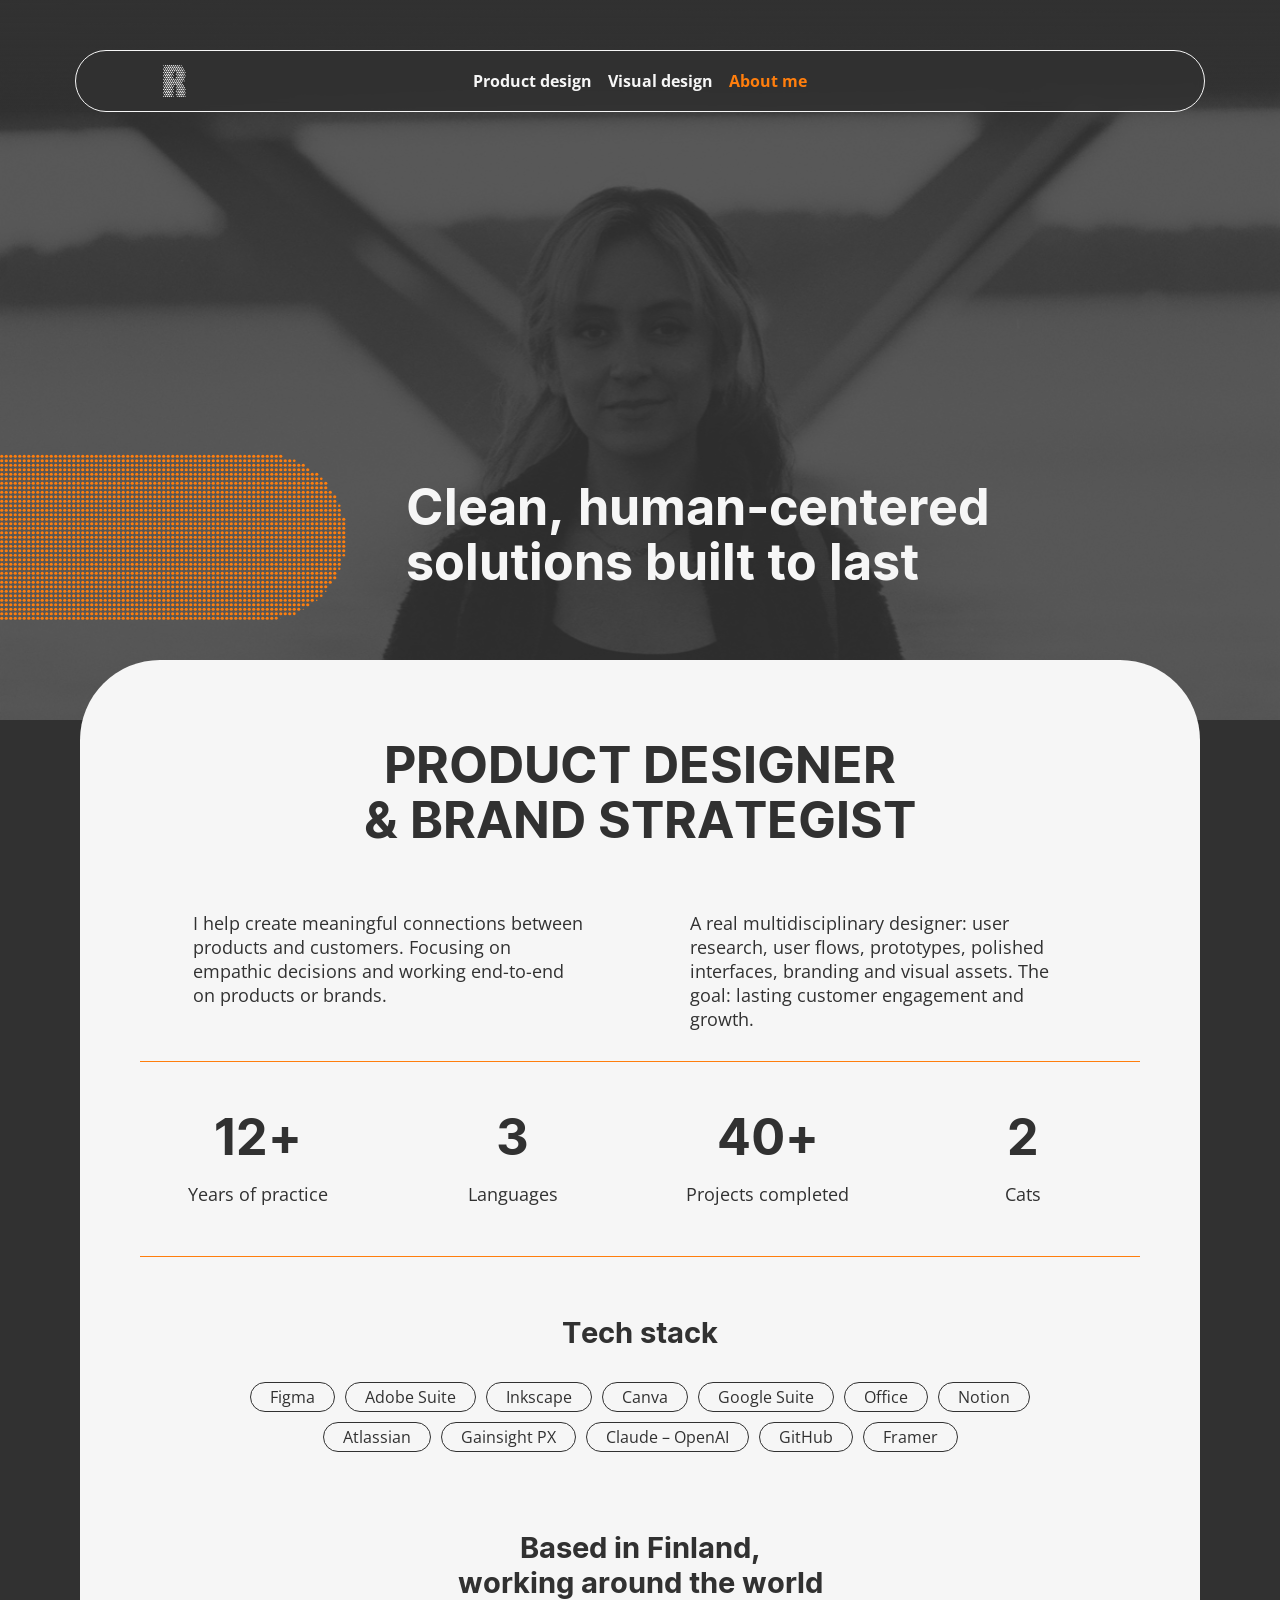
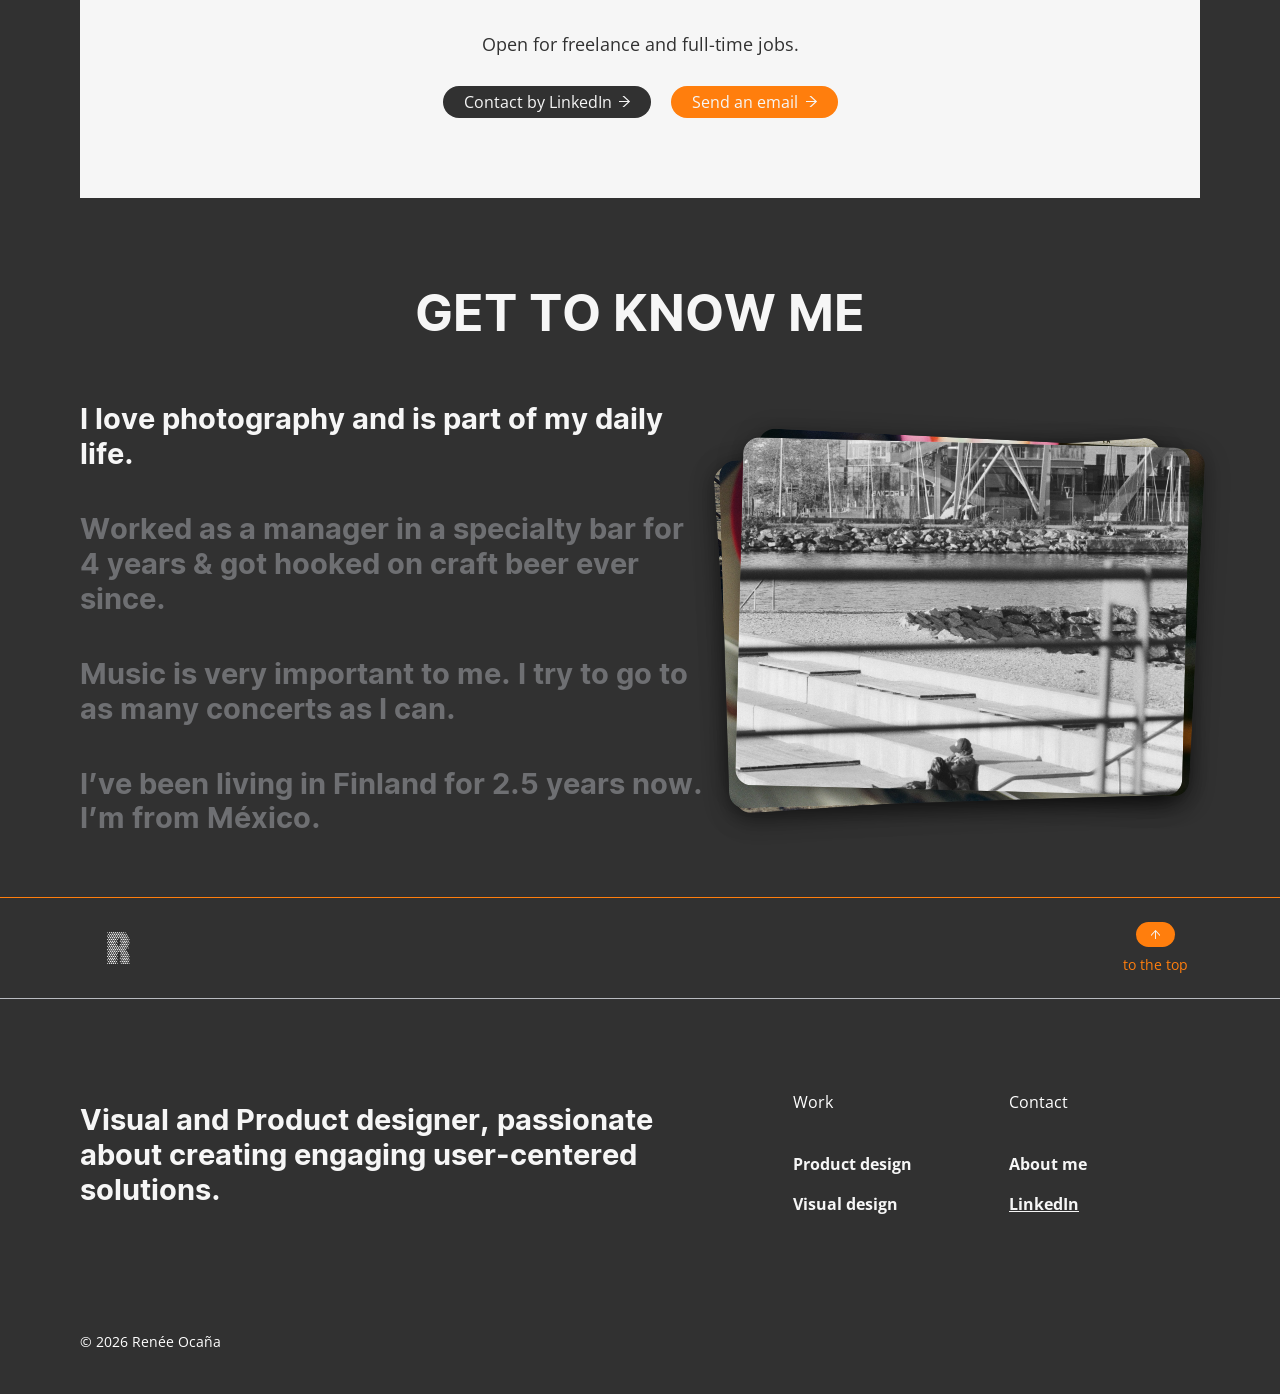
==== about.html @ 62da9dc4 "New web" ====
<!doctype html>
<html lang="en">
<head>
  <meta charset="utf-8">
  <meta name="viewport" content="width=device-width, initial-scale=1">
  <title>About me — Renée Ocaña</title>
  <meta name="description" content="Renée Ocaña — product designer and brand strategist based in Espoo, Finland. Open for freelance and full-time jobs.">
  <meta property="og:title" content="About me — Renée Ocaña">
  <meta property="og:description" content="Designer by trade, empath by nature.">
  <meta name="theme-color" content="#313131">
  <link rel="icon" href="assets/logos/renee-r.svg" type="image/svg+xml">
  <link rel="preconnect" href="https://fonts.googleapis.com">
  <link rel="preconnect" href="https://fonts.gstatic.com" crossorigin>
  <link href="https://fonts.googleapis.com/css2?family=Konkhmer+Sleokchher&family=Open+Sans:wght@400;600;700&display=swap" rel="stylesheet">
  <link rel="stylesheet" href="assets/css/tokens.css">
  <link rel="stylesheet" href="assets/css/base.css">
  <link rel="stylesheet" href="assets/css/components.css">
  <link rel="stylesheet" href="assets/css/pages.css">
  <script src="assets/js/components.js" defer></script>
</head>
<body>
  <site-nav current="about"></site-nav>

  <main id="main">
    <section class="about-hero">
      <img class="about-hero__bg" src="assets/img/about-hero.jpg" alt="">
      <div class="about-hero__inner">
        <dot-shader class="about-hero__pill" shape="pill" spacing="4.5" color="#ff7e0d" hot="#313131" aria-hidden="true"></dot-shader>
        <h1 class="h2 about-hero__title">Clean, human-centered solutions built to last</h1>
      </div>
    </section>

    <div class="container">
      <section class="profile" aria-labelledby="profile-title">
        <div class="profile__head reveal">
          <h2 class="h2 uppercase" id="profile-title">Product designer<br>&amp; brand strategist</h2>
          <div class="profile__cols body">
            <p>I help create meaningful connections between products and customers. Focusing on empathic decisions and working end-to-end on products or brands.</p>
            <p>A real multidisciplinary designer: user research, user flows, prototypes, polished interfaces, branding and visual assets. The goal: lasting customer engagement and growth.</p>
          </div>
        </div>

        <dl class="kpis reveal">
          <div><dt>Years of practice</dt><dd>12+</dd></div>
          <div><dt>Languages</dt><dd>3</dd></div>
          <div><dt>Projects completed</dt><dd>40+</dd></div>
          <div><dt>Cats</dt><dd>2</dd></div>
        </dl>

        <div class="stack reveal">
          <h2 class="h3">Tech stack</h2>
          <pill-list variant="outline" tags="Figma, Adobe Suite, Inkscape, Canva, Google Suite, Office, Notion, Atlassian, Gainsight PX, Claude – OpenAI, GitHub, Framer"></pill-list>
        </div>

        <div class="contact reveal">
          <h2 class="h3">Based in Finland,<br>working around the world</h2>
          <p class="body">Open for freelance and full-time jobs.</p>
          <div class="contact__cta">
            <a class="btn btn--dark" href="https://www.linkedin.com/in/renee-ocana/" target="_blank" rel="noopener">Contact by LinkedIn <img class="btn__icon" src="assets/icons/arrow-right.svg" alt=""></a>
            <a class="btn btn--orange" href="mailto:renee.oflo@proton.me">Send an email <img class="btn__icon" src="assets/icons/arrow-right.svg" alt=""></a>
          </div>
        </div>
      </section>
    </div>

    <section class="life container" aria-labelledby="life-title">
      <h2 class="h2 uppercase reveal" id="life-title">Get to know me</h2>
      <life-stack>
        <life-moment image="assets/img/life-photography.jpg" alt="Black-and-white photo of a person sitting on waterfront steps in front of city buildings">I love photography and is part of my daily life.</life-moment>
        <life-moment image="assets/img/life-beer.jpg" alt="Two glasses of craft beer on a bar table under neon lights">Worked as a manager in a specialty bar for 4 years &amp; got hooked on craft beer ever since.</life-moment>
        <life-moment image="assets/img/life-music.jpg" alt="A red vinyl record spinning on a turntable">Music is very important to me. I try to go to as many concerts as I can.</life-moment>
        <life-moment image="assets/img/life-finland.jpg" alt="Ladder leading into an ice-swimming hole on a frozen Finnish lake">I’ve been living in Finland for 2.5 years now. I’m from México.</life-moment>
      </life-stack>
    </section>
  </main>

  <site-footer></site-footer>
</body>
</html>
---- assets/css/tokens.css ----
/* ==========================================================================
   Design tokens — Renée Ocaña Portfolio 2026
   The single source of truth for colour, type, spacing, radius, shadow and
   motion. Values come from the Figma file's styles (Black, Gray, BG White,
   Accent Orange, Accent Green, H1–H4, Body, Captions, Button pills) and its
   auto-layout gaps. Components only use the *semantic* tokens below the
   primitives, so a theme change happens here and nowhere else.
   See styleguide.html for a visual reference.
   ========================================================================== */

:root {
  /* ---------- Colour primitives (Figma: Black, Gray, BG White, Accent) ---------- */
  --color-black: #313131;
  --color-ink: #1e1e1e;
  --color-gray: #b9bbc1;
  --color-white: #f6f6f6;
  --color-pure-white: #ffffff;
  --color-orange: #ff7e0d;
  --color-orange-dark: #ec6f00;
  --color-green: #709049;

  /* ---------- Colour: semantic ---------- */
  --surface-page: var(--color-black);
  --surface-card: var(--color-white);
  --surface-card-dark: var(--color-black);
  --surface-nav: rgba(49, 49, 49, 0.8);
  --surface-menu: rgba(49, 49, 49, 0.96);
  --surface-pill: rgba(185, 187, 193, 0.8);

  --text-primary: var(--color-white);
  --text-muted: var(--color-gray);
  --text-on-light: var(--color-black);
  --text-accent: var(--color-orange);

  --border-strong: var(--color-white);
  --border-subtle: var(--color-gray);
  --border-accent: var(--color-orange);
  --border-on-light: var(--color-black);

  --action-primary: var(--color-orange);
  --action-primary-hover: var(--color-orange-dark);
  --action-dark: var(--color-black);
  --action-dark-hover: var(--color-ink);
  --focus-ring: var(--color-orange);

  /* ---------- Typography ---------- */
  --font-display: "Konkhmer Sleokchher", "Inter", system-ui, sans-serif;
  --font-body: "Open Sans", system-ui, -apple-system, "Segoe UI", sans-serif;

  --weight-regular: 400;
  --weight-semibold: 600;
  --weight-bold: 700;

  /* display scale: Figma size at 1440px, scaled down fluidly */
  --text-h1: clamp(44px, 5.6vw, 80px);   /* Figma H1 80/88 */
  --text-h2: clamp(30px, 3.9vw, 56px);   /* Figma H2 56/62 */
  --text-h3: clamp(22px, 2.3vw, 32px);   /* Figma H3 32/38 */
  --text-h4: clamp(16px, 1.4vw, 20px);   /* Figma H4 20/24 */
  --leading-h1: 1.1;
  --leading-h2: 1.107;
  --leading-h3: 1.1875;
  --leading-h4: 1.2;
  --tracking-h4: -0.02em;

  --text-lead: clamp(22px, 2.5vw, 36px); /* home intro, Open Sans 36 */
  --text-body: 18px;                     /* Figma Body 18/24 */
  --leading-body: 24px;
  --text-small: 16px;                    /* Figma Body small / buttons / nav */
  --text-caption: 14px;                  /* Figma Captions body */
  --leading-caption: 1.35;
  --text-pill: 11px;                     /* Figma Button pills */
  --text-mobile-title: 20px;             /* fixed 20px titles on mobile (Figma mobile H4) */
  --tracking-pill: 0.02em;

  /* ---------- Spacing (Figma auto-layout gaps) ---------- */
  --space-1: 5px;
  --space-2: 8px;
  --space-3: 10px;
  --space-4: 15px;
  --space-5: 20px;
  --space-6: 30px;
  --space-7: 40px;
  --space-8: 60px;
  --space-9: 80px;
  --space-10: 100px;

  /* ---------- Layout ---------- */
  --content-max: 1280px;
  --page-pad: var(--space-9);
  --nav-top: 50px;
  --nav-height: 62px;
  --nav-max: 1290px;

  /* ---------- Radius ---------- */
  --radius-pill: 50px;
  --radius-card: 25px;
  --radius-media: 17px;
  --radius-panel: 80px;
  --radius-round: 100px;

  /* ---------- Elevation ---------- */
  --shadow-card: 0 4px 24px rgba(0, 0, 0, 0.25);
  --shadow-media: 0 4px 12px rgba(0, 0, 0, 0.25);
  --shadow-photo: 0 6px 24px rgba(0, 0, 0, 0.35);

  /* ---------- Motion ---------- */
  --ease-out: cubic-bezier(0.22, 1, 0.36, 1);
  --duration-fast: 0.2s;
  --duration-base: 0.35s;
  --duration-slow: 0.6s;
}

/* Breakpoints (CSS variables can't be used in media queries — keep in sync):
   tablet  ≤ 1100px
   mobile  ≤ 760px */

@media (max-width: 1100px) {
  :root { --page-pad: var(--space-7); }
}

@media (max-width: 760px) {
  :root {
    --page-pad: 16px;
    --nav-top: var(--space-5);
    --nav-height: 52px;
    --radius-panel: 40px;
  }
}
---- assets/css/base.css ----
/* ==========================================================================
   Base — reset, typography utilities and layout helpers.
   Uses tokens from tokens.css only.
   ========================================================================== */

*,
*::before,
*::after { box-sizing: border-box; }

html { scroll-behavior: smooth; }

body {
  margin: 0;
  background: var(--surface-page);
  color: var(--text-primary);
  font-family: var(--font-body);
  font-size: var(--text-body);
  line-height: var(--leading-body);
  -webkit-font-smoothing: antialiased;
  overflow-x: hidden;
}

img { display: block; max-width: 100%; }
a { color: inherit; }
p { margin: 0; }
h1, h2, h3, h4 { margin: 0; font-weight: var(--weight-regular); }

:focus-visible { outline: 2px solid var(--focus-ring); outline-offset: 3px; }

/* Custom elements are blocks; hide them until components.js has rendered
   them so there is no flash of unstyled content. */
site-nav, site-footer, case-card, case-slider, project-card,
pill-list, logo-marquee, life-stack, dot-shader { display: block; }
:not(:defined):is(site-nav, site-footer, case-card, case-slider, project-card, logo-marquee, life-stack) { visibility: hidden; }

/* ---------- Type utilities ---------- */

.h1 { font-family: var(--font-display); font-size: var(--text-h1); line-height: var(--leading-h1); }
.h2 { font-family: var(--font-display); font-size: var(--text-h2); line-height: var(--leading-h2); }
.h3 { font-family: var(--font-display); font-size: var(--text-h3); line-height: var(--leading-h3); }
.h4 { font-family: var(--font-display); font-size: var(--text-h4); line-height: var(--leading-h4); letter-spacing: var(--tracking-h4); }
.lead { font-size: var(--text-lead); line-height: 1.36; font-weight: var(--weight-semibold); }
.lead strong { font-weight: var(--weight-bold); }
.body { font-size: var(--text-body); line-height: var(--leading-body); }
.body p + p { margin-top: var(--leading-body); }
.caption { font-size: var(--text-caption); line-height: var(--leading-caption); }
.uppercase { text-transform: uppercase; }
.muted { color: var(--text-muted); }
.accent { color: var(--text-accent); }

/* ---------- Layout ---------- */

.container {
  width: 100%;
  max-width: calc(var(--content-max) + var(--page-pad) * 2);
  margin: 0 auto;
  padding-inline: var(--page-pad);
}

.section-title { display: grid; justify-items: center; gap: var(--space-5); text-align: center; padding-inline: var(--page-pad); }
.section-title .h2 { text-transform: uppercase; }

.visually-hidden {
  position: absolute !important;
  width: 1px; height: 1px;
  margin: -1px; padding: 0;
  overflow: hidden;
  clip: rect(0 0 0 0);
  white-space: nowrap;
  border: 0;
}

.skip-link {
  position: absolute;
  left: 16px;
  top: -60px;
  z-index: 100;
  padding: var(--space-2) 16px;
  border-radius: var(--radius-pill);
  background: var(--action-primary);
  color: var(--text-on-light);
  font-weight: var(--weight-bold);
  text-decoration: none;
}
.skip-link:focus { top: 16px; }

/* ---------- Reveal on scroll (add class="reveal") ---------- */

.reveal { opacity: 0; transform: translateY(24px); transition: opacity 0.7s var(--ease-out), transform 0.7s var(--ease-out); }
.reveal.is-visible { opacity: 1; transform: none; }

@media (max-width: 760px) {
  body { font-size: var(--text-small); line-height: 1.4; }
}

@media (prefers-reduced-motion: reduce) {
  html { scroll-behavior: auto; }
  *, *::before, *::after { transition-duration: 0.01ms !important; animation-duration: 0.01ms !important; }
  .reveal { opacity: 1; transform: none; }
}
---- assets/css/components.css ----
/* ==========================================================================
   Components — one block per component, in the same order as styleguide.html.
   Markup for the custom elements is rendered by assets/js/components.js.
   ========================================================================== */

/* ---------- Logo (R mark) ---------- */

.logo-r {
  flex: none;
  display: block;
  width: 36px;
  height: 36px;
  background: var(--text-primary);
  -webkit-mask: url("../logos/renee-r.svg") center / contain no-repeat;
  mask: url("../logos/renee-r.svg") center / contain no-repeat;
  transition: background-color var(--duration-fast) ease;
}
.logo-r:hover { background: var(--text-accent); }

/* ---------- Button ----------
   .btn + one of: .btn--dark | .btn--orange | .btn--outline
   Optional arrow: <img class="btn__icon" src="assets/icons/arrow-right.svg" alt=""> */

.btn {
  display: inline-flex;
  align-items: center;
  gap: 7.5px;
  padding: 7px var(--space-5);
  border: 1px solid transparent;
  border-radius: var(--radius-pill);
  font-family: var(--font-body);
  font-size: var(--text-small);
  line-height: 1;
  text-decoration: none;
  cursor: pointer;
  transition: background-color var(--duration-fast) ease, color var(--duration-fast) ease, border-color var(--duration-fast) ease;
}
.btn__icon { width: 11px; height: 11px; transition: transform var(--duration-fast) ease; }
.btn:hover .btn__icon { transform: translateX(3px); }
.btn--dark { background: var(--action-dark); color: var(--text-primary); }
.btn--dark:hover { background: var(--action-dark-hover); }
.btn--orange { background: var(--action-primary); color: var(--text-primary); }
.btn--orange:hover { background: var(--action-primary-hover); }
.btn--outline { background: var(--surface-card); color: var(--text-on-light); border-color: var(--border-on-light); }
.btn--small { padding: 5px var(--space-4); font-size: var(--text-caption); }

/* ---------- Round button (slider arrows) ---------- */

.round-btn {
  display: grid;
  place-items: center;
  width: 43px;
  height: 42px;
  padding: 0;
  border: 0;
  border-radius: var(--radius-round);
  background: rgba(255, 126, 13, 0.9);
  cursor: pointer;
  transition: background-color var(--duration-fast) ease, transform var(--duration-fast) ease;
}
.round-btn img { width: 14px; height: 14px; }
.round-btn:hover { background: var(--action-primary); transform: scale(1.06); }
.round-btn--prev img { transform: rotate(180deg); }

/* ---------- Pill & <pill-list> ---------- */

.pills { display: flex; flex-wrap: wrap; gap: var(--space-1); list-style: none; margin: 0; padding: 0; }
.pill {
  display: inline-flex;
  align-items: center;
  padding: var(--space-1) var(--space-4);
  border-radius: var(--radius-pill);
  background: var(--surface-pill);
  color: var(--text-on-light);
  font-size: var(--text-pill);
  font-weight: var(--weight-bold);
  line-height: 1;
  letter-spacing: var(--tracking-pill);
  text-transform: uppercase;
  white-space: nowrap;
}
/* variant="outline" — tech stack chips */
pill-list[variant="outline"] .pills { justify-content: center; gap: var(--space-3); }
pill-list[variant="outline"] .pill {
  padding: 6px 19px;
  border: 1px solid var(--border-on-light);
  background: var(--surface-card);
  font-size: var(--text-small);
  font-weight: var(--weight-regular);
  letter-spacing: 0;
  text-transform: none;
}

/* ---------- <site-nav> ---------- */

.top-fade {
  position: fixed;
  inset: 0 0 auto 0;
  height: 112px;
  z-index: 40;
  pointer-events: none;
  background: linear-gradient(180deg, var(--surface-page) 0%, rgba(49, 49, 49, 0.85) 45%, rgba(49, 49, 49, 0) 100%);
}

.nav {
  position: fixed;
  top: var(--nav-top);
  left: 50%;
  z-index: 50;
  transform: translateX(-50%);
  width: calc(100% - 150px);
  max-width: var(--nav-max);
  height: var(--nav-height);
  display: flex;
  align-items: center;
  gap: var(--space-6);
  padding: 12px var(--space-9);
  border: 1px solid var(--border-strong);
  border-radius: var(--radius-pill);
  background: var(--surface-nav);
  backdrop-filter: blur(5px);
  -webkit-backdrop-filter: blur(5px);
}

.nav__menu {
  flex: 1;
  display: flex;
  justify-content: center;
  margin-right: 66px; /* keeps the menu centred against the logo */
}

.nav-link {
  display: inline-block;
  padding: var(--space-2);
  font-size: var(--text-small);
  font-weight: var(--weight-bold);
  line-height: 1;
  color: var(--text-primary);
  text-decoration: none;
  white-space: nowrap;
  transition: color var(--duration-fast) ease;
}
.nav-link:hover,
.nav-link[aria-current="page"] { color: var(--text-accent); }

.nav__toggle {
  display: none;
  position: relative;
  margin-left: auto;
  width: 40px;
  height: 40px;
  padding: 0;
  border: 0;
  background: none;
  cursor: pointer;
}
.nav__toggle span {
  position: absolute;
  left: var(--space-2);
  right: var(--space-2);
  height: 4px;
  border-radius: 4px;
  background: var(--text-primary);
  transition: transform 0.3s var(--ease-out), top 0.3s var(--ease-out);
}
.nav__toggle span:first-child { top: 13px; }
.nav__toggle span:last-child { top: 23px; }
.nav.is-open .nav__toggle span:first-child { top: 18px; transform: rotate(45deg); }
.nav.is-open .nav__toggle span:last-child { top: 18px; transform: rotate(-45deg); }

/* ---------- <site-footer> ---------- */

.footer { border-top: 1px solid var(--border-accent); background: var(--surface-page); }
.footer__bar {
  display: flex;
  align-items: center;
  justify-content: space-between;
  padding: var(--space-3) var(--page-pad);
  border-bottom: 1px solid var(--border-subtle);
}
.footer__bar .logo-r { margin: var(--space-4) var(--space-5); }

.to-top {
  display: grid;
  justify-items: center;
  gap: var(--space-2);
  width: 89px;
  padding: 14px 0;
  border: 0;
  background: none;
  color: var(--text-accent);
  font-family: var(--font-body);
  font-size: var(--text-caption);
  cursor: pointer;
}
.to-top__icon {
  display: grid;
  place-items: center;
  width: 39px;
  height: 25px;
  border-radius: 40px;
  background: var(--action-primary);
  transition: transform var(--duration-fast) ease;
}
.to-top__icon img { width: 9px; height: 9px; transform: rotate(-90deg); }
.to-top:hover .to-top__icon { transform: translateY(-3px); }

.footer__main {
  display: grid;
  grid-template-columns: minmax(0, 630px) 1fr;
  gap: var(--space-7);
  max-width: calc(var(--content-max) + var(--page-pad) * 2);
  margin: 0 auto;
  padding: 92px var(--page-pad) 0;
}
.footer__tagline { font-family: var(--font-display); font-size: var(--text-h3); line-height: var(--leading-h3); padding-right: var(--space-5); margin-top: 13px; }
.footer__cols { display: flex; justify-content: flex-end; gap: var(--space-5); }
.footer__col { width: 196px; display: grid; gap: var(--space-6); align-content: start; }
.footer__col h2 { padding: 0 var(--space-1) var(--space-1); font-family: var(--font-body); font-size: var(--text-small); line-height: 22px; color: var(--color-pure-white); }
.footer__col ul { list-style: none; margin: 0; padding: 0; display: grid; gap: var(--space-2); }
.footer__col a {
  display: inline-block;
  padding: var(--space-2) var(--space-1);
  font-size: var(--text-small);
  font-weight: var(--weight-bold);
  line-height: 1;
  color: var(--text-primary);
  text-decoration: none;
  transition: color var(--duration-fast) ease;
}
.footer__col a[target="_blank"] { text-decoration: underline; }
.footer__col a:hover { color: var(--text-accent); }
.footer__copy { max-width: calc(var(--content-max) + var(--page-pad) * 2); margin: 0 auto; padding: 110px var(--page-pad) var(--space-7); font-size: var(--text-caption); color: var(--color-pure-white); }

/* ---------- <case-card> ----------
   layout="reverse" puts the image on the right, layout="secondary" is the
   compact dark card. */

.case {
  display: flex;
  gap: var(--space-5);
  height: 100%;
  min-height: 480px;
  padding: var(--space-6);
  border-radius: var(--radius-card);
  background: var(--surface-card);
  color: var(--text-on-light);
  transition: box-shadow var(--duration-base) var(--ease-out);
}
.case:hover { box-shadow: var(--shadow-card); }

.case__media {
  flex: 0 0 calc(50% - var(--space-5) / 2);
  max-height: 420px;
  border-radius: var(--radius-media);
  overflow: hidden;
  transition: box-shadow var(--duration-base) var(--ease-out);
}
.case__media img { width: 100%; height: 100%; object-fit: cover; transition: transform var(--duration-slow) var(--ease-out); }
.case:hover .case__media { box-shadow: var(--shadow-media); }
.case:hover .case__media img { transform: scale(1.04); }

.case__body { flex: 1; display: flex; flex-direction: column; gap: var(--space-3); min-width: 0; }
.case__details { font-size: var(--text-caption); line-height: var(--leading-caption); }
.case__title { font-family: var(--font-display); font-size: var(--text-h2); line-height: var(--leading-h2); margin-top: var(--space-5); }
.case__text { font-size: var(--text-body); line-height: var(--leading-body); }
.case__text strong { font-weight: var(--weight-bold); }

case-card[layout="reverse"] .case { flex-direction: row-reverse; }

case-card[layout="secondary"] .case { min-height: 0; background: var(--surface-card-dark); color: var(--text-primary); }
case-card[layout="secondary"] .case__media { flex-basis: 372px; max-height: 226px; }
case-card[layout="secondary"] .case__title { font-size: var(--text-h3); line-height: var(--leading-h3); margin-top: var(--space-3); }
case-card[layout="secondary"] .case__text { font-size: var(--text-small); line-height: var(--leading-caption); }
case-card[layout="secondary"] .case:hover { box-shadow: 0 0 0 1px var(--border-accent), var(--shadow-card); }

/* ---------- <case-slider> ---------- */

case-slider { display: block; --slider-edge: max(81px, calc((100vw - 1278px) / 2)); }
.slider__stage { position: relative; }
.slider__viewport {
  overflow-x: auto;
  overflow-y: hidden;
  scrollbar-width: none;
  scroll-snap-type: x mandatory;
  scroll-padding-inline: var(--slider-edge);
  overscroll-behavior-x: contain;
  cursor: grab;
}
.slider__viewport::-webkit-scrollbar { display: none; }
.slider__viewport.is-dragging { cursor: grabbing; user-select: none; scroll-snap-type: none; }
.slider__track {
  display: flex;
  width: max-content;
  gap: var(--space-6);
  padding-inline: var(--slider-edge);
}
.slider__track > case-card { flex: 0 0 min(1278px, calc(100vw - 162px)); scroll-snap-align: center; transition: opacity 0.4s ease; }
.slider__track > case-card:not(.is-active) { opacity: 0.55; cursor: pointer; }

.slider__arrows {
  position: absolute;
  z-index: 2;
  top: 50%;
  right: max(8px, calc(var(--slider-edge) - 60px));
  left: max(8px, calc(var(--slider-edge) - 60px));
  display: flex;
  justify-content: space-between;
  transform: translateY(-50%);
  pointer-events: none;
}
.slider__arrows .round-btn { pointer-events: auto; }

.slider__dots { display: flex; justify-content: center; gap: var(--space-2); margin-top: var(--space-5); }
.slider__dot {
  width: 20px;
  height: 20px;
  padding: 0;
  border: 0;
  border-radius: 20px;
  background: var(--text-primary);
  cursor: pointer;
  transition: width 0.3s var(--ease-out), background-color 0.3s ease;
}
.slider__dot[aria-current="true"] { width: 36px; background: var(--action-primary); }

/* ---------- <project-card> ---------- */

.project {
  display: flex;
  flex-direction: column;
  gap: var(--space-5);
  height: 528px;
  padding: var(--space-5);
  border-radius: var(--radius-card);
  background: var(--surface-card);
  color: var(--text-on-light);
  overflow: hidden;
}
.project__top { display: grid; gap: var(--space-5); }
.project__top .pills { padding-bottom: var(--space-3); border-bottom: 0.5px solid var(--border-accent); }
.project__name { font-family: var(--font-display); font-size: var(--text-h2); line-height: var(--leading-h2); }
.project__desc {
  max-height: 0;
  margin-top: calc(var(--space-5) * -1);
  opacity: 0;
  overflow: hidden;
  font-size: var(--text-body);
  line-height: var(--leading-body);
  transition: max-height 0.45s var(--ease-out), opacity 0.3s ease, margin-top 0.45s var(--ease-out);
}
.project__media { flex: 1; min-height: 0; border-radius: var(--radius-media); overflow: hidden; transition: box-shadow var(--duration-base) var(--ease-out); }
.project__media picture,
.project__media img { display: block; width: 100%; height: 100%; }
.project__media img { object-fit: cover; }
.project:hover .project__desc,
.project:focus-within .project__desc { max-height: 72px; margin-top: 0; opacity: 1; }
.project:hover .project__media,
.project:focus-within .project__media { box-shadow: var(--shadow-media); }

/* ---------- <logo-marquee> ----------
   Each logo: <img src="…" alt="…" style="--w:160">, --w = width in px. */

logo-marquee {
  overflow: hidden;
  padding: var(--space-6) 0;
  -webkit-mask: linear-gradient(90deg, transparent, #000 4%, #000 96%, transparent);
  mask: linear-gradient(90deg, transparent, #000 4%, #000 96%, transparent);
}
.marquee__track {
  display: flex;
  align-items: center;
  gap: var(--space-8);
  width: max-content;
  animation: marquee var(--marquee-duration, 70s) linear infinite;
}
logo-marquee:hover .marquee__track { animation-play-state: paused; }
.marquee__item { flex: none; display: block; transition: transform var(--duration-fast) ease; }
.marquee__item img { width: calc(var(--w, 150) * 1px); height: auto; }
a.marquee__item:hover { transform: scale(1.05); }

@keyframes marquee { to { transform: translateX(-50%); } }

/* ---------- <dot-shader> ---------- */

dot-shader { position: relative; }
dot-shader > svg,
dot-shader > .dot-shader__shape { width: 100%; height: 100%; }
dot-shader[shape="pill"] > .dot-shader__shape { border-radius: 999px; background: var(--dot-color, var(--action-primary)); }
dot-shader canvas {
  position: absolute;
  inset: -60px; /* room for dots pushed outside the shape */
  width: calc(100% + 120px);
  height: calc(100% + 120px);
  pointer-events: none;
}
dot-shader.is-ready > svg,
dot-shader.is-ready > .dot-shader__shape { visibility: hidden; }

/* ---------- <life-stack> ---------- */

.life__grid { display: grid; grid-template-columns: minmax(0, 715fr) minmax(0, 545fr); gap: var(--space-5); align-items: center; }
.life__list { list-style: none; margin: 0; padding: 0; display: grid; gap: var(--space-7); }
.life__item {
  display: block;
  width: 100%;
  padding: 0;
  border: 0;
  background: none;
  text-align: left;
  font-family: var(--font-display);
  font-size: var(--text-h3);
  line-height: var(--leading-h3);
  color: var(--text-muted);
  opacity: 0.45;
  cursor: pointer;
  transition: opacity 0.3s ease, color 0.3s ease;
}
.life__item:hover { opacity: 0.75; }
.life__item[aria-pressed="true"] { color: var(--text-primary); opacity: 1; }

.life__photos { position: relative; aspect-ratio: 529 / 433; }
.life__photo {
  position: absolute;
  width: 94%;
  aspect-ratio: 498 / 388;
  object-fit: cover;
  border-radius: 16.5px;
  box-shadow: var(--shadow-photo);
  transition: transform var(--duration-slow) var(--ease-out);
}

/* ---------- KPI list (.kpis) ---------- */

.kpis {
  display: grid;
  grid-template-columns: repeat(4, 1fr);
  gap: var(--space-5);
  margin: 0;
  padding: 50px 0;
  border-top: 1px solid var(--border-accent);
  border-bottom: 1px solid var(--border-accent);
  text-align: center;
}
.kpis div { display: grid; gap: var(--space-4); }
.kpis dt { order: 2; font-size: var(--text-body); line-height: var(--leading-body); }
.kpis dd { order: 1; margin: 0; font-family: var(--font-display); font-size: var(--text-h2); line-height: var(--leading-h2); }

/* ==========================================================================
   Tablet
   ========================================================================== */

@media (max-width: 1100px) {
  .nav { width: calc(100% - 80px); padding: 12px var(--space-7); }

  case-slider { --slider-edge: 40px; }
  .case { min-height: 0; }
  .slider__track > case-card { flex-basis: calc(100vw - 80px); }

  .life__grid { grid-template-columns: 1fr; gap: var(--space-7); }
  .life__photos { order: -1; width: 100%; max-width: 560px; margin: 0 auto; }

  .footer__main { grid-template-columns: 1fr; gap: var(--space-8); }
  .footer__cols { justify-content: flex-start; }
}

/* ==========================================================================
   Mobile
   ========================================================================== */

@media (max-width: 760px) {
  .top-fade { height: 90px; }
  .nav { width: calc(100% - 32px); padding: var(--space-2) 12px var(--space-2) var(--space-5); }
  .nav__toggle { display: block; }
  .nav__menu {
    position: absolute;
    top: calc(100% + var(--space-3));
    left: 0;
    right: 0;
    margin: 0;
    flex-direction: column;
    align-items: stretch;
    padding: 12px;
    border: 1px solid var(--border-strong);
    border-radius: var(--radius-card);
    background: var(--surface-menu);
    opacity: 0;
    transform: translateY(-8px);
    pointer-events: none;
    visibility: hidden;
    transition: opacity 0.25s ease, transform 0.25s var(--ease-out), visibility 0s linear 0.25s;
  }
  .nav.is-open .nav__menu {
    opacity: 1;
    transform: none;
    pointer-events: auto;
    visibility: visible;
    transition: opacity 0.25s ease, transform 0.25s var(--ease-out);
  }
  .nav-link { padding: 16px 12px; font-size: 16px; }

  .visual-grid > project-card.mobile-hidden { display: none; }

  .case,
  case-card[layout="reverse"] .case { flex-direction: column; gap: var(--space-4); padding: var(--space-4); }
  .case__media,
  case-card[layout="secondary"] .case__media { flex-basis: auto; order: 2; aspect-ratio: 599 / 420; max-height: none; }
  .case__body { display: contents; }
  .case__details { order: 0; }
  .case__body pill-list { order: 1; }
  .case__title { order: 3; margin-top: 0; font-size: 24px; }
  .case__text { order: 4; font-size: var(--text-caption); line-height: var(--leading-caption); }

  case-slider { --slider-edge: 36px; }
  .slider__track { gap: 12px; }
  .slider__track > case-card { flex-basis: calc(100vw - 72px); }

  .project { height: auto; gap: var(--space-4); }
  .project__media { flex: none; aspect-ratio: 1 / 1.1; }
  .project__name { font-size: 24px; }
  /* touch screens have no hover: always show the description */
  .project__desc { max-height: none; margin-top: 0; opacity: 1; font-size: var(--text-caption); line-height: var(--leading-caption); }

  .marquee__track { gap: 32px; --marquee-duration: 50s; }
  .marquee__item img { width: calc(var(--w, 150) * 0.6px); }

  .life__list { gap: var(--space-5); }
  .life__item { font-size: var(--text-mobile-title); }

  .kpis { grid-template-columns: 1fr 1fr; row-gap: var(--space-6); padding: var(--space-6) 0; }

  .footer__bar { padding: var(--space-2) 16px; }
  .footer__main { padding-top: 50px; gap: var(--space-7); }
  .footer__tagline { font-size: 22px; }
  .footer__cols { gap: 0; }
  .footer__col { width: 50%; }
  .footer__copy { padding-top: var(--space-8); }
}

@media (prefers-reduced-motion: reduce) {
  logo-marquee { overflow-x: auto; scrollbar-width: none; -webkit-mask: none; mask: none; }
  logo-marquee::-webkit-scrollbar { display: none; }
  .marquee__track { animation: none; flex-wrap: nowrap; justify-content: flex-start; width: max-content; }
  .marquee__item[aria-hidden="true"] { display: none; }
}
---- assets/css/pages.css ----
/* ==========================================================================
   Page layouts — how components are arranged on each page.
   ========================================================================== */

/* ---------- Home ---------- */

.hero { padding-block: 180px var(--space-8); }
.hero__wordmark { width: min(892px, 100%); aspect-ratio: 892 / 298; margin: 0 auto var(--space-8); }
.hero__intro { max-width: 847px; }

.product { padding-block: var(--space-8) var(--space-5); }
.product .section-title { margin-bottom: var(--space-5); }

.logos { padding-block: var(--space-8) var(--space-5); }
.logos logo-marquee { margin-top: var(--space-6); }

.about-teaser { padding-block: var(--space-8); }
.about-teaser__grid { display: grid; grid-template-columns: minmax(0, 737fr) minmax(0, 513fr); gap: var(--space-6); align-items: end; }
.about-teaser__text { display: grid; gap: var(--space-6); }
.about-teaser__img { width: 100%; aspect-ratio: 513 / 511; object-fit: cover; border-radius: var(--radius-media); }

/* ---------- Page header (product / visual) ---------- */

.page-head { padding-block: 200px var(--space-8); }
.page-head__inner { max-width: 640px; display: grid; gap: 24px; }
.page-head__lead { font-size: var(--text-h3); line-height: 1.15; font-weight: var(--weight-semibold); }

/* ---------- Product design ---------- */

.work-list { display: grid; gap: var(--space-6); padding-block: var(--space-6) var(--space-8); }

/* ---------- Visual design ---------- */

.visual-grid { display: grid; grid-template-columns: repeat(2, minmax(0, 1fr)); gap: 18px var(--space-5); padding-block: var(--space-3) var(--space-8); }

/* ---------- About ---------- */

.about-hero {
  position: relative;
  min-height: 720px;
  display: flex;
  align-items: flex-end;
  padding: 180px 0 var(--space-10);
  overflow: hidden;
  isolation: isolate;
}
.about-hero__bg { position: absolute; inset: 0; z-index: -1; width: 100%; height: 100%; object-fit: cover; opacity: 0.2; }
.about-hero__inner { position: relative; width: 100%; display: flex; align-items: center; gap: var(--space-8); }
.about-hero__pill { flex: none; width: 630px; height: 166px; margin-left: -284px; }
.about-hero__title { max-width: 954px; padding-right: var(--page-pad); }

.profile {
  position: relative;
  display: grid;
  gap: var(--space-6);
  margin-top: calc(var(--space-8) * -1);
  padding: var(--space-9) var(--space-8);
  border-radius: var(--radius-panel) var(--radius-panel) 0 0;
  background: var(--surface-card);
  color: var(--text-on-light);
}
.profile__head { display: grid; gap: var(--space-8); justify-items: center; max-width: 895px; margin: 0 auto; text-align: center; }
.profile__cols { display: grid; grid-template-columns: 1fr 1fr; gap: var(--space-10); text-align: left; }
.profile__cols > p + p { margin-top: 0; }

.stack { display: grid; gap: var(--space-6); justify-items: center; padding-block: var(--space-6); text-align: center; }
.stack pill-list { max-width: 844px; }

.contact { display: grid; gap: var(--space-6); justify-items: center; padding-top: var(--space-5); text-align: center; }
.contact__cta { display: flex; flex-wrap: wrap; justify-content: center; gap: var(--space-5); }

.life { padding-block: 90px var(--space-8); }
.life > .h2 { margin-bottom: var(--space-8); text-align: center; }

/* ---------- Tablet ---------- */

@media (max-width: 1100px) {
  .about-hero__pill { margin-left: -420px; }
  .profile { padding: var(--space-8) var(--space-7); }
  .profile__cols { gap: var(--space-7); }
}

/* ---------- Mobile ---------- */

@media (max-width: 760px) {
  .hero { padding-block: var(--space-10) var(--space-6); }
  .hero__wordmark { margin-bottom: 24px; }
  .hero__intro { font-size: var(--text-mobile-title); line-height: 1.35; }

  .about-teaser__grid { grid-template-columns: 1fr; }
  .about-teaser__text .body { font-size: var(--text-small); }

  .page-head { padding-block: 110px var(--space-6); }
  .page-head__lead { font-size: var(--text-mobile-title); }

  .visual-grid { grid-template-columns: 1fr; gap: 16px; }

  .about-hero { min-height: 560px; padding: 120px 0 90px; }
  .about-hero__inner { flex-direction: column; align-items: flex-start; gap: 24px; }
  .about-hero__pill { width: 260px; height: 70px; margin-left: -110px; }
  .about-hero__title { padding: 0 16px; }
  .profile { margin-top: -50px; padding: 50px 16px; }
  .profile__head { gap: var(--space-6); }
  .profile__cols { grid-template-columns: 1fr; gap: var(--space-5); }
  .life { padding-top: var(--space-8); }
  .life > .h2 { margin-bottom: var(--space-6); }
}
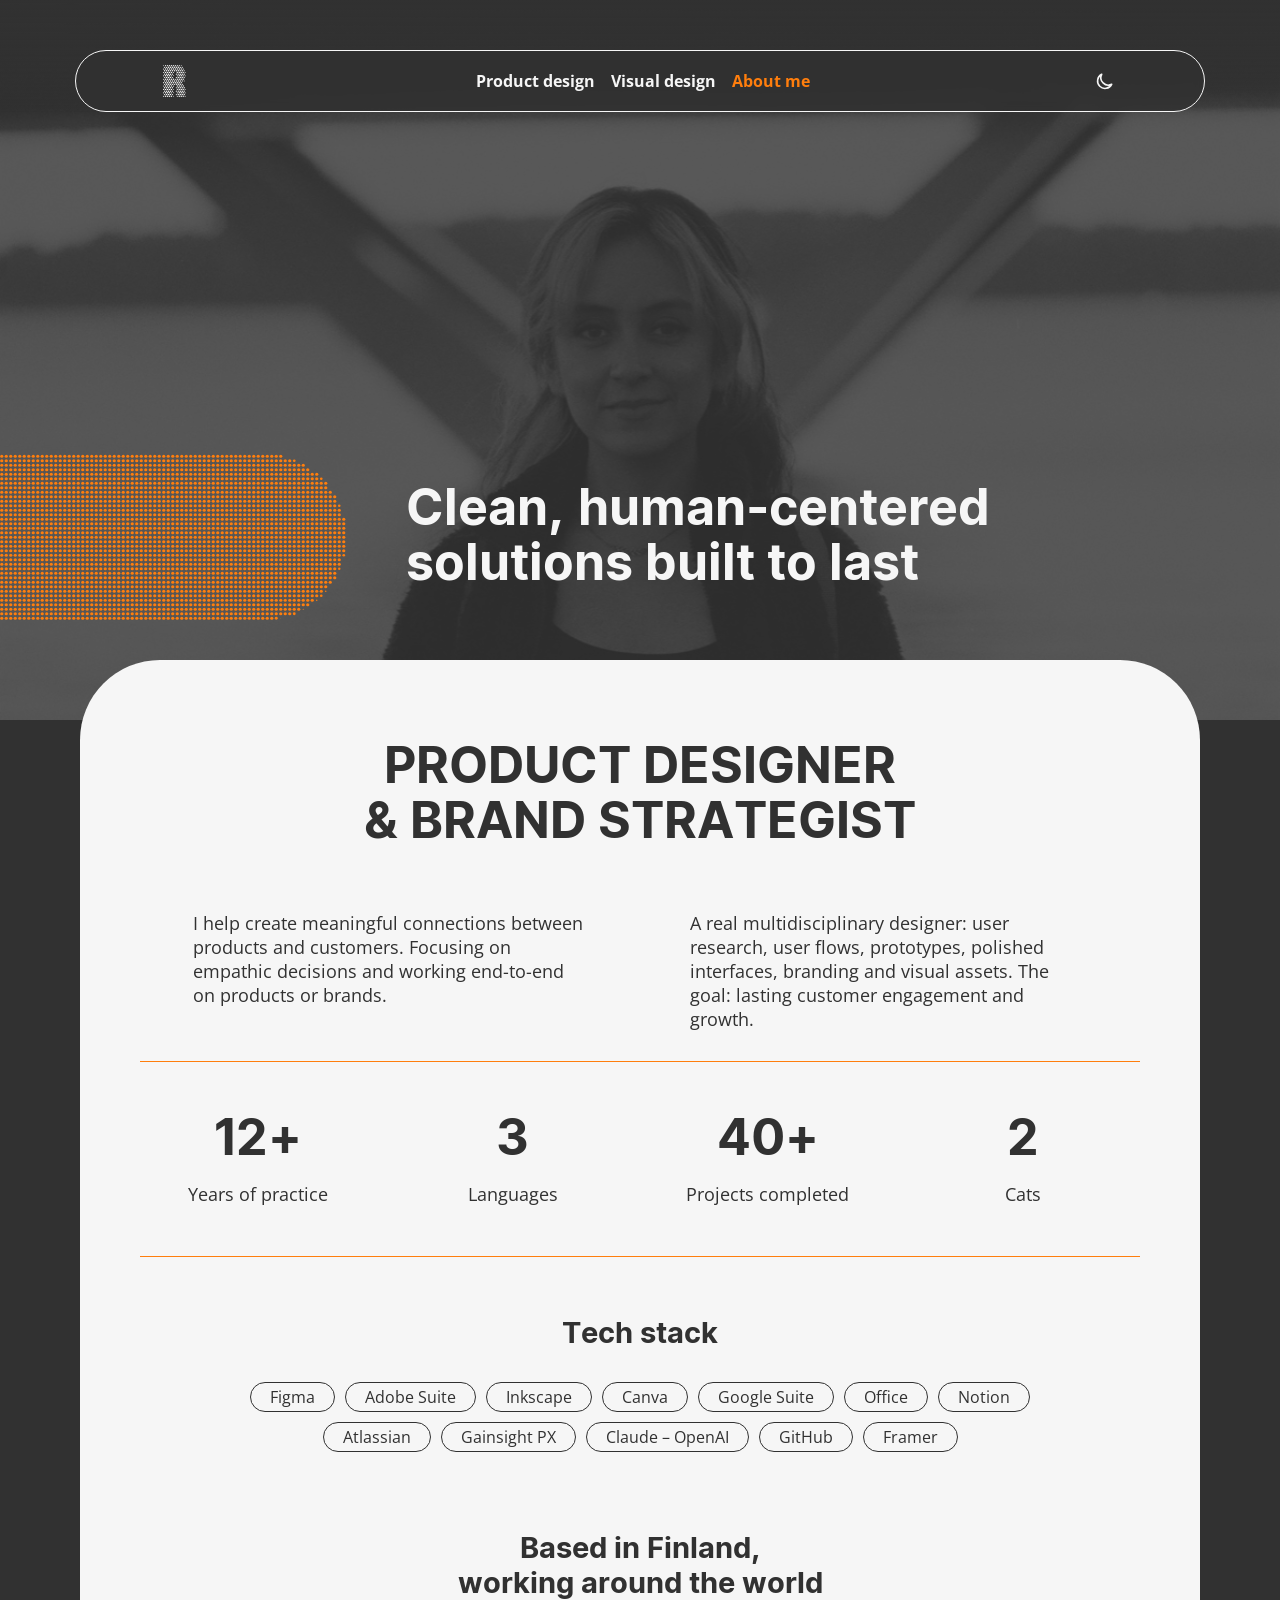
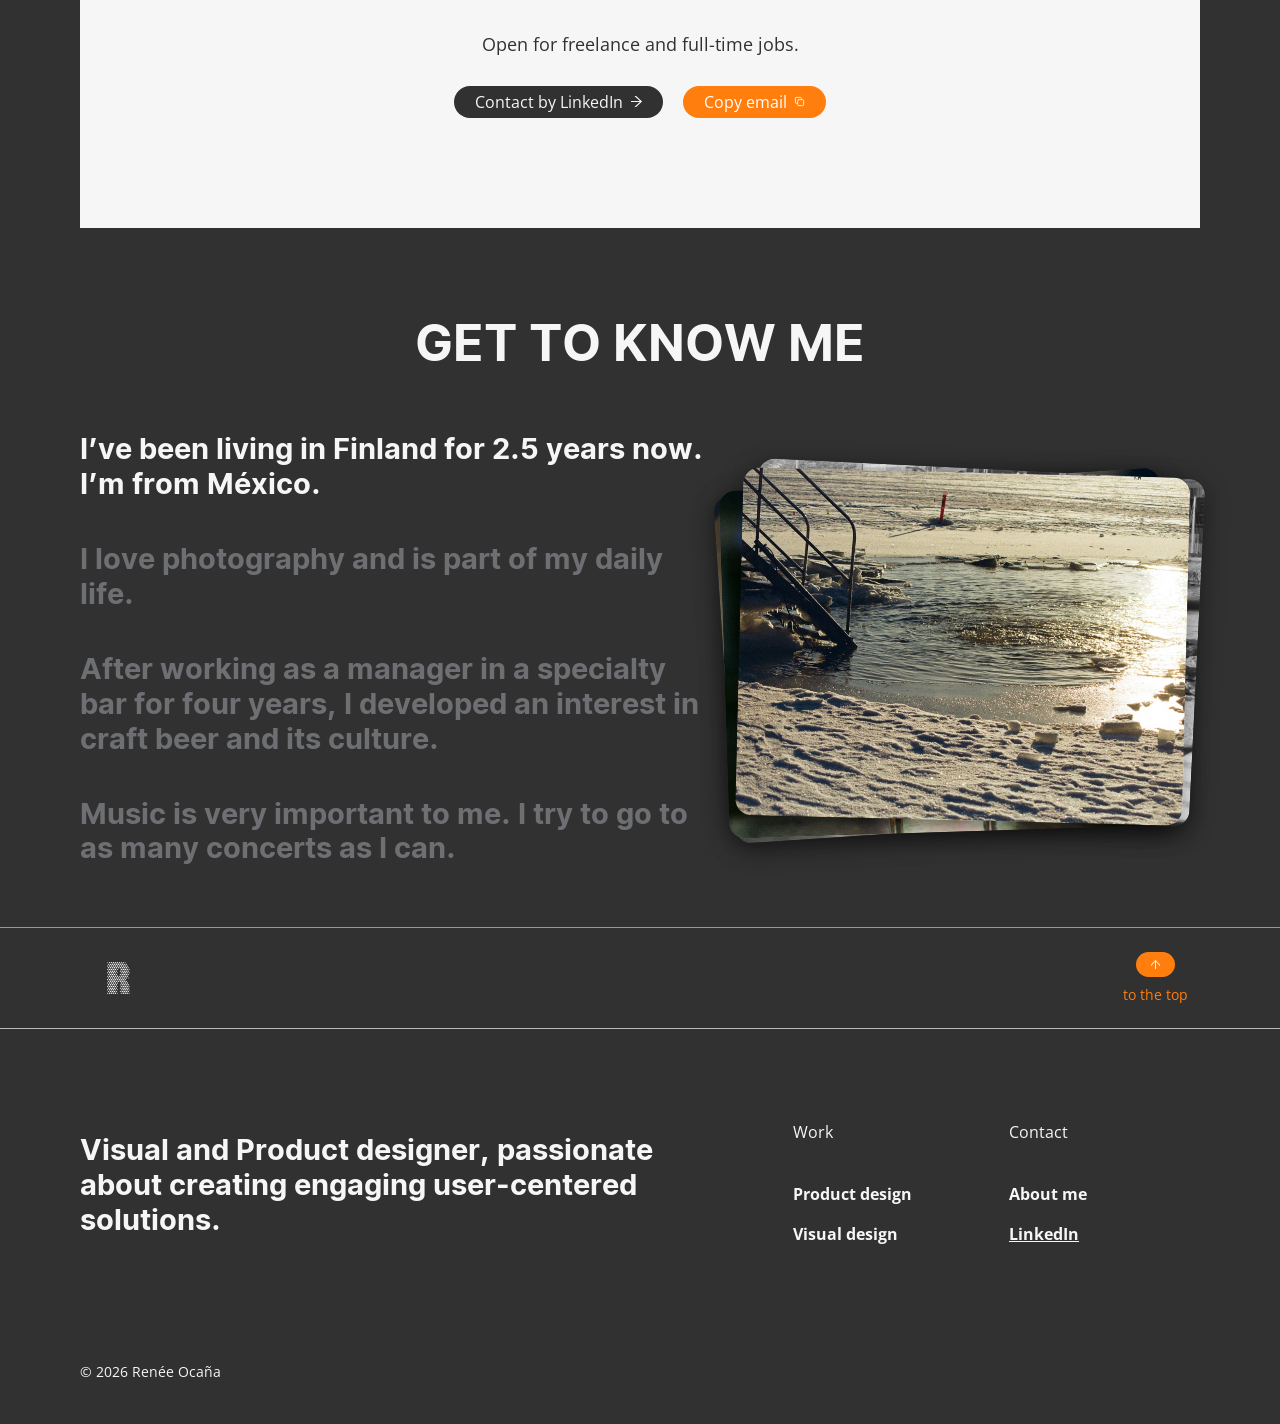
==== commit fcf12ab6: "Save portfolio theme and About updates Co-authored-by: Copilot <223556219+Copilot@users.noreply.gith" ====
--- a/about.html
+++ b/about.html
@@ -1,5 +1,5 @@
 <!doctype html>
-<html lang="en">
+<html lang="en" data-theme="dark">
 <head>
   <meta charset="utf-8">
   <meta name="viewport" content="width=device-width, initial-scale=1">
@@ -12,13 +12,14 @@
   <link rel="preconnect" href="https://fonts.googleapis.com">
   <link rel="preconnect" href="https://fonts.gstatic.com" crossorigin>
   <link href="https://fonts.googleapis.com/css2?family=Konkhmer+Sleokchher&family=Open+Sans:wght@400;600;700&display=swap" rel="stylesheet">
+  <script src="assets/js/theme-init.js"></script>
   <link rel="stylesheet" href="assets/css/tokens.css">
   <link rel="stylesheet" href="assets/css/base.css">
   <link rel="stylesheet" href="assets/css/components.css">
   <link rel="stylesheet" href="assets/css/pages.css">
   <script src="assets/js/components.js" defer></script>
 </head>
-<body>
+<body class="about-page">
   <site-nav current="about"></site-nav>
 
   <main id="main">
@@ -57,8 +58,12 @@
           <p class="body">Open for freelance and full-time jobs.</p>
           <div class="contact__cta">
             <a class="btn btn--dark" href="https://www.linkedin.com/in/renee-ocana/" target="_blank" rel="noopener">Contact by LinkedIn <img class="btn__icon" src="assets/icons/arrow-right.svg" alt=""></a>
-            <a class="btn btn--orange" href="mailto:renee.oflo@proton.me">Send an email <img class="btn__icon" src="assets/icons/arrow-right.svg" alt=""></a>
+            <button class="btn btn--orange" type="button" data-copy-email>
+              Copy email
+              <svg class="btn__icon" aria-hidden="true" viewBox="0 0 24 24" fill="none" stroke="currentColor" stroke-width="1.8" stroke-linecap="round" stroke-linejoin="round"><rect x="8" y="8" width="13" height="13" rx="2"></rect><path d="M16 8V5a2 2 0 0 0-2-2H5a2 2 0 0 0-2 2v9a2 2 0 0 0 2 2h3"></path></svg>
+            </button>
           </div>
+          <p class="contact__copy-status" role="status" aria-live="polite"></p>
         </div>
       </section>
     </div>
@@ -66,10 +71,10 @@
     <section class="life container" aria-labelledby="life-title">
       <h2 class="h2 uppercase reveal" id="life-title">Get to know me</h2>
       <life-stack>
+        <life-moment image="assets/img/life-finland.jpg" alt="Ladder leading into an ice-swimming hole on a frozen Finnish lake">I’ve been living in Finland for 2.5 years now. I’m from México.</life-moment>
         <life-moment image="assets/img/life-photography.jpg" alt="Black-and-white photo of a person sitting on waterfront steps in front of city buildings">I love photography and is part of my daily life.</life-moment>
-        <life-moment image="assets/img/life-beer.jpg" alt="Two glasses of craft beer on a bar table under neon lights">Worked as a manager in a specialty bar for 4 years &amp; got hooked on craft beer ever since.</life-moment>
+        <life-moment image="assets/img/life-beer.jpg" alt="Two glasses of craft beer on a bar table under neon lights">After working as a manager in a specialty bar for four years, I developed an interest in craft beer and its culture.</life-moment>
         <life-moment image="assets/img/life-music.jpg" alt="A red vinyl record spinning on a turntable">Music is very important to me. I try to go to as many concerts as I can.</life-moment>
-        <life-moment image="assets/img/life-finland.jpg" alt="Ladder leading into an ice-swimming hole on a frozen Finnish lake">I’ve been living in Finland for 2.5 years now. I’m from México.</life-moment>
       </life-stack>
     </section>
   </main>
--- a/assets/css/tokens.css
+++ b/assets/css/tokens.css
@@ -26,10 +26,14 @@
   --surface-nav: rgba(49, 49, 49, 0.8);
   --surface-menu: rgba(49, 49, 49, 0.96);
   --surface-pill: rgba(185, 187, 193, 0.8);
+  --surface-fade-mid: rgba(49, 49, 49, 0.85);
+  --surface-fade-end: rgba(49, 49, 49, 0);
 
   --text-primary: var(--color-white);
   --text-muted: var(--color-gray);
   --text-on-light: var(--color-black);
+  --text-on-dark: var(--color-white);
+  --text-on-accent: var(--color-white);
   --text-accent: var(--color-orange);
 
   --border-strong: var(--color-white);
@@ -37,6 +41,7 @@
   --border-accent: var(--color-orange);
   --border-on-light: var(--color-black);
 
+  --dot-color: var(--color-white);
   --action-primary: var(--color-orange);
   --action-primary-hover: var(--color-orange-dark);
   --action-dark: var(--color-black);
@@ -110,6 +115,24 @@
   --duration-slow: 0.6s;
 }
 
+html[data-theme="light"] {
+  --surface-page: var(--color-white);
+  --surface-nav: rgba(246, 246, 246, 0.88);
+  --surface-menu: rgba(246, 246, 246, 0.96);
+  --surface-pill: rgba(49, 49, 49, 0.12);
+  --surface-fade-mid: rgba(246, 246, 246, 0.85);
+  --surface-fade-end: rgba(246, 246, 246, 0);
+
+  --text-primary: var(--color-black);
+  --text-muted: var(--color-black);
+  --text-on-accent: var(--color-black);
+
+  --border-strong: var(--color-black);
+  --border-subtle: var(--color-black);
+
+  --dot-color: var(--color-black);
+}
+
 /* Breakpoints (CSS variables can't be used in media queries — keep in sync):
    tablet  ≤ 1100px
    mobile  ≤ 760px */
--- a/assets/css/components.css
+++ b/assets/css/components.css
@@ -37,9 +37,9 @@
 }
 .btn__icon { width: 11px; height: 11px; transition: transform var(--duration-fast) ease; }
 .btn:hover .btn__icon { transform: translateX(3px); }
-.btn--dark { background: var(--action-dark); color: var(--text-primary); }
+.btn--dark { background: var(--action-dark); color: var(--text-on-dark); }
 .btn--dark:hover { background: var(--action-dark-hover); }
-.btn--orange { background: var(--action-primary); color: var(--text-primary); }
+.btn--orange { background: var(--action-primary); color: var(--color-pure-white); }
 .btn--orange:hover { background: var(--action-primary-hover); }
 .btn--outline { background: var(--surface-card); color: var(--text-on-light); border-color: var(--border-on-light); }
 .btn--small { padding: 5px var(--space-4); font-size: var(--text-caption); }
@@ -99,7 +99,7 @@
   height: 112px;
   z-index: 40;
   pointer-events: none;
-  background: linear-gradient(180deg, var(--surface-page) 0%, rgba(49, 49, 49, 0.85) 45%, rgba(49, 49, 49, 0) 100%);
+  background: linear-gradient(180deg, var(--surface-page) 0%, var(--surface-fade-mid) 45%, var(--surface-fade-end) 100%);
 }
 
 .nav {
@@ -123,10 +123,11 @@
 }
 
 .nav__menu {
+  position: relative;
   flex: 1;
   display: flex;
   justify-content: center;
-  margin-right: 66px; /* keeps the menu centred against the logo */
+  margin-right: 60px;
 }
 
 .nav-link {
@@ -143,10 +144,34 @@
 .nav-link:hover,
 .nav-link[aria-current="page"] { color: var(--text-accent); }
 
+.theme-toggle {
+  flex: none;
+  display: grid;
+  place-items: center;
+  position: absolute;
+  top: 50%;
+  right: -60px;
+  width: 40px;
+  height: 40px;
+  padding: 0;
+  border: 0;
+  border-radius: var(--radius-round);
+  background: transparent;
+  color: var(--text-primary);
+  cursor: pointer;
+  transform: translateY(-50%);
+  transition: color var(--duration-fast) ease, background-color var(--duration-fast) ease;
+}
+.theme-toggle:hover { color: var(--text-accent); }
+.theme-toggle svg { width: 21px; height: 21px; fill: none; stroke: currentColor; stroke-width: 1.8; stroke-linecap: round; stroke-linejoin: round; }
+.theme-toggle__sun { display: none; }
+html[data-theme="light"] .theme-toggle__sun { display: block; }
+html[data-theme="light"] .theme-toggle__moon { display: none; }
+
 .nav__toggle {
   display: none;
   position: relative;
-  margin-left: auto;
+  margin-left: 0;
   width: 40px;
   height: 40px;
   padding: 0;
@@ -216,7 +241,7 @@
 .footer__tagline { font-family: var(--font-display); font-size: var(--text-h3); line-height: var(--leading-h3); padding-right: var(--space-5); margin-top: 13px; }
 .footer__cols { display: flex; justify-content: flex-end; gap: var(--space-5); }
 .footer__col { width: 196px; display: grid; gap: var(--space-6); align-content: start; }
-.footer__col h2 { padding: 0 var(--space-1) var(--space-1); font-family: var(--font-body); font-size: var(--text-small); line-height: 22px; color: var(--color-pure-white); }
+.footer__col h2 { padding: 0 var(--space-1) var(--space-1); font-family: var(--font-body); font-size: var(--text-small); line-height: 22px; color: var(--text-primary); }
 .footer__col ul { list-style: none; margin: 0; padding: 0; display: grid; gap: var(--space-2); }
 .footer__col a {
   display: inline-block;
@@ -230,11 +255,11 @@
 }
 .footer__col a[target="_blank"] { text-decoration: underline; }
 .footer__col a:hover { color: var(--text-accent); }
-.footer__copy { max-width: calc(var(--content-max) + var(--page-pad) * 2); margin: 0 auto; padding: 110px var(--page-pad) var(--space-7); font-size: var(--text-caption); color: var(--color-pure-white); }
+.footer__copy { max-width: calc(var(--content-max) + var(--page-pad) * 2); margin: 0 auto; padding: 110px var(--page-pad) var(--space-7); font-size: var(--text-caption); color: var(--text-primary); }
 
 /* ---------- <case-card> ----------
    layout="reverse" puts the image on the right, layout="secondary" is the
-   compact dark card. */
+   compact alternate card. */
 
 .case {
   display: flex;
@@ -242,12 +267,14 @@
   height: 100%;
   min-height: 480px;
   padding: var(--space-6);
+  border: 1px solid var(--color-black);
   border-radius: var(--radius-card);
   background: var(--surface-card);
   color: var(--text-on-light);
   transition: box-shadow var(--duration-base) var(--ease-out);
 }
 .case:hover { box-shadow: var(--shadow-card); }
+.case:active { border-color: var(--color-orange); }
 
 .case__media {
   flex: 0 0 calc(50% - var(--space-5) / 2);
@@ -268,11 +295,19 @@
 
 case-card[layout="reverse"] .case { flex-direction: row-reverse; }
 
-case-card[layout="secondary"] .case { min-height: 0; background: var(--surface-card-dark); color: var(--text-primary); }
+case-card[layout="secondary"] .case { min-height: 0; background: var(--surface-card-dark); color: var(--text-on-dark); }
 case-card[layout="secondary"] .case__media { flex-basis: 372px; max-height: 226px; }
 case-card[layout="secondary"] .case__title { font-size: var(--text-h3); line-height: var(--leading-h3); margin-top: var(--space-3); }
 case-card[layout="secondary"] .case__text { font-size: var(--text-small); line-height: var(--leading-caption); }
 case-card[layout="secondary"] .case:hover { box-shadow: 0 0 0 1px var(--border-accent), var(--shadow-card); }
+html[data-theme="light"] case-card[layout="secondary"] .case {
+  border: 1px solid var(--color-orange);
+  background: var(--color-white);
+  color: var(--color-black);
+}
+html[data-theme="light"] case-card[layout="secondary"] .case:hover,
+html[data-theme="light"] case-card[layout="secondary"] .case:active,
+html[data-theme="light"] case-card[layout="secondary"] .case:focus-visible { border-color: var(--color-orange); }
 
 /* ---------- <case-slider> ---------- */
 
@@ -332,11 +367,13 @@
   gap: var(--space-5);
   height: 528px;
   padding: var(--space-5);
+  border: 1px solid var(--color-black);
   border-radius: var(--radius-card);
   background: var(--surface-card);
   color: var(--text-on-light);
   overflow: hidden;
 }
+.project:active { border-color: var(--color-orange); }
 .project__top { display: grid; gap: var(--space-5); }
 .project__top .pills { padding-bottom: var(--space-3); border-bottom: 0.5px solid var(--border-accent); }
 .project__name { font-family: var(--font-display); font-size: var(--text-h2); line-height: var(--leading-h2); }
@@ -473,6 +510,8 @@
   .nav { width: calc(100% - 32px); padding: var(--space-2) 12px var(--space-2) var(--space-5); }
   .nav__toggle { display: block; }
   .nav__menu {
+    flex: initial;
+    margin-right: 0;
     position: absolute;
     top: calc(100% + var(--space-3));
     left: 0;
@@ -498,6 +537,12 @@
     transition: opacity 0.25s ease, transform 0.25s var(--ease-out);
   }
   .nav-link { padding: 16px 12px; font-size: 16px; }
+  .theme-toggle {
+    position: static;
+    align-self: center;
+    margin: var(--space-3) 0 0;
+    transform: none;
+  }
 
   .visual-grid > project-card.mobile-hidden { display: none; }
 
--- a/assets/css/pages.css
+++ b/assets/css/pages.css
@@ -6,6 +6,8 @@
 
 .hero { padding-block: 180px var(--space-8); }
 .hero__wordmark { width: min(892px, 100%); aspect-ratio: 892 / 298; margin: 0 auto var(--space-8); }
+.hero__wordmark > svg { filter: brightness(0); }
+html[data-theme="dark"] .hero__wordmark > svg { filter: none; }
 .hero__intro { max-width: 847px; }
 
 .product { padding-block: var(--space-8) var(--space-5); }
@@ -72,6 +74,22 @@
 .life { padding-block: 90px var(--space-8); }
 .life > .h2 { margin-bottom: var(--space-8); text-align: center; }
 
+html[data-theme="light"] .about-page main { background: var(--color-black); }
+html[data-theme="light"] .about-page .top-fade {
+  background: linear-gradient(180deg, var(--color-black) 0%, rgba(49, 49, 49, 0.85) 45%, rgba(49, 49, 49, 0) 100%);
+}
+html[data-theme="light"] .about-page .about-hero__title { color: var(--color-white); }
+html[data-theme="light"] .about-page main > .container,
+html[data-theme="light"] .about-page .life {
+  max-width: none;
+  padding-inline: max(var(--page-pad), calc((100% - var(--content-max)) / 2));
+}
+html[data-theme="light"] .about-page main > div.container { background: var(--color-black); }
+html[data-theme="light"] .about-page .life { background: var(--color-white); color: var(--color-black); }
+html[data-theme="light"] .about-page .life__item { color: var(--color-black); }
+html[data-theme="light"] .about-page .life__item[aria-pressed="true"] { color: var(--color-black); }
+.contact__copy-status { min-height: var(--leading-caption); font-size: var(--text-caption); }
+
 /* ---------- Tablet ---------- */
 
 @media (max-width: 1100px) {
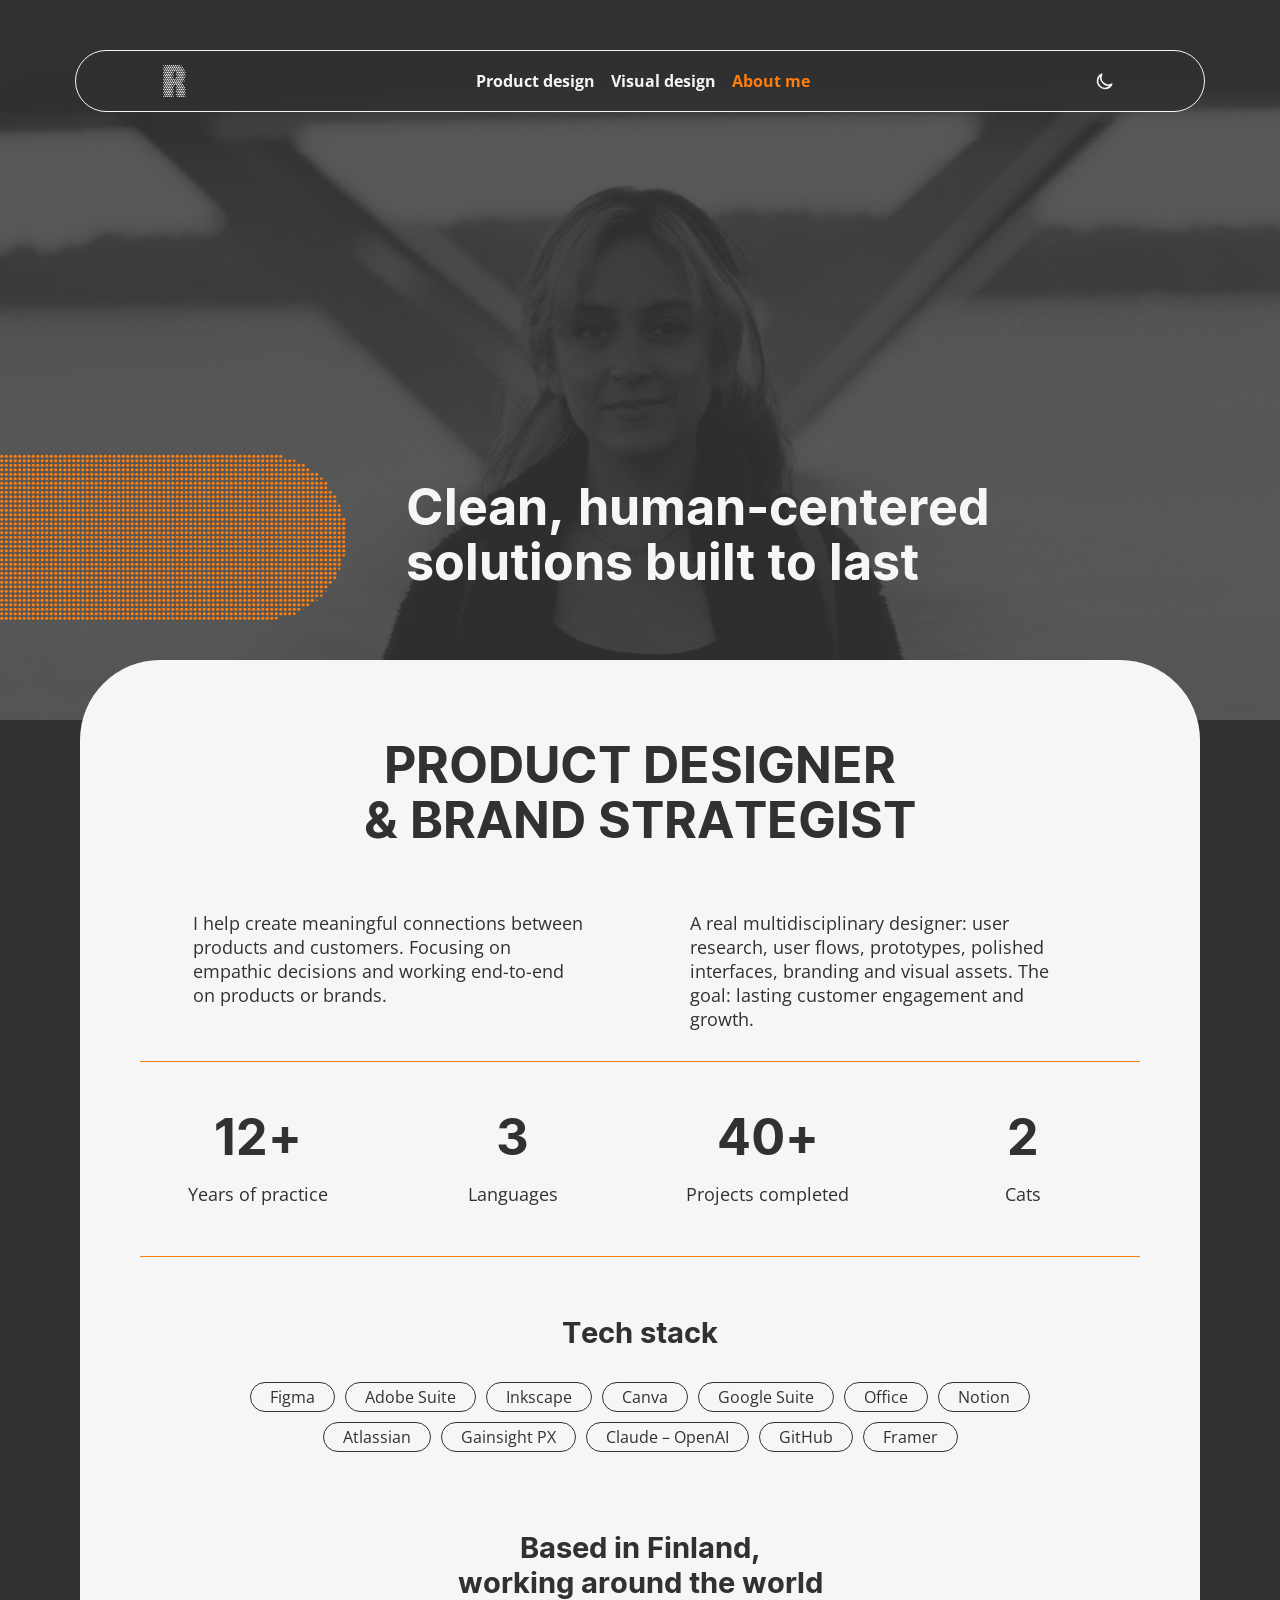
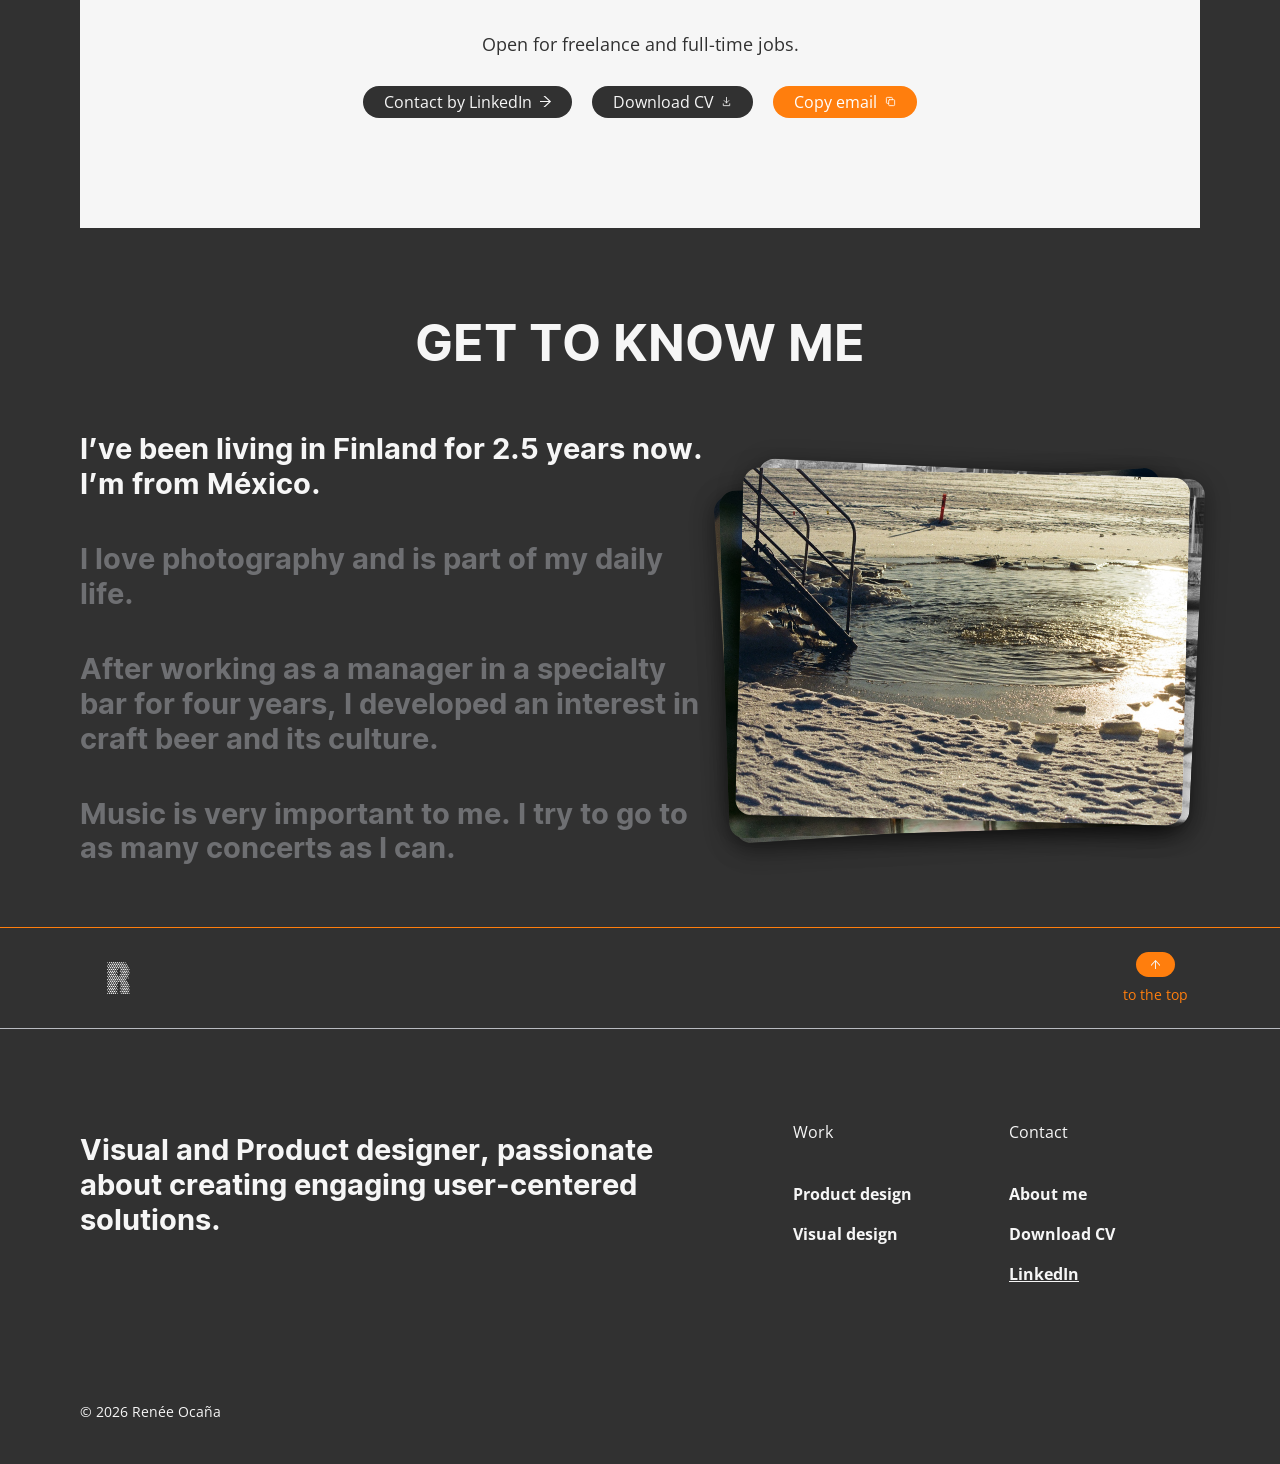
==== commit 250c5ce2: "CV added to footer and about page." ====
--- a/about.html
+++ b/about.html
@@ -58,6 +58,10 @@
           <p class="body">Open for freelance and full-time jobs.</p>
           <div class="contact__cta">
             <a class="btn btn--dark" href="https://www.linkedin.com/in/renee-ocana/" target="_blank" rel="noopener">Contact by LinkedIn <img class="btn__icon" src="assets/icons/arrow-right.svg" alt=""></a>
+            <a class="btn btn--dark" href="assets/docs/renee-ocana-cv.pdf" download="Renee-Ocana-CV.pdf">
+              Download CV
+              <svg class="btn__icon" aria-hidden="true" viewBox="0 0 24 24" fill="none" stroke="currentColor" stroke-width="1.8" stroke-linecap="round" stroke-linejoin="round"><path d="M12 3v12m0 0 5-5m-5 5-5-5M5 17v4h14v-4"></path></svg>
+            </a>
             <button class="btn btn--orange" type="button" data-copy-email>
               Copy email
               <svg class="btn__icon" aria-hidden="true" viewBox="0 0 24 24" fill="none" stroke="currentColor" stroke-width="1.8" stroke-linecap="round" stroke-linejoin="round"><rect x="8" y="8" width="13" height="13" rx="2"></rect><path d="M16 8V5a2 2 0 0 0-2-2H5a2 2 0 0 0-2 2v9a2 2 0 0 0 2 2h3"></path></svg>
--- a/assets/css/base.css
+++ b/assets/css/base.css
@@ -7,7 +7,7 @@
 *::before,
 *::after { box-sizing: border-box; }
 
-html { scroll-behavior: smooth; }
+html { overflow-x: clip; scroll-behavior: smooth; }
 
 body {
   margin: 0;
--- a/assets/css/components.css
+++ b/assets/css/components.css
@@ -508,7 +508,7 @@
 @media (max-width: 760px) {
   .top-fade { height: 90px; }
   .nav { width: calc(100% - 32px); padding: var(--space-2) 12px var(--space-2) var(--space-5); }
-  .nav__toggle { display: block; }
+  .nav__toggle { display: block; margin-left: auto; }
   .nav__menu {
     flex: initial;
     margin-right: 0;
